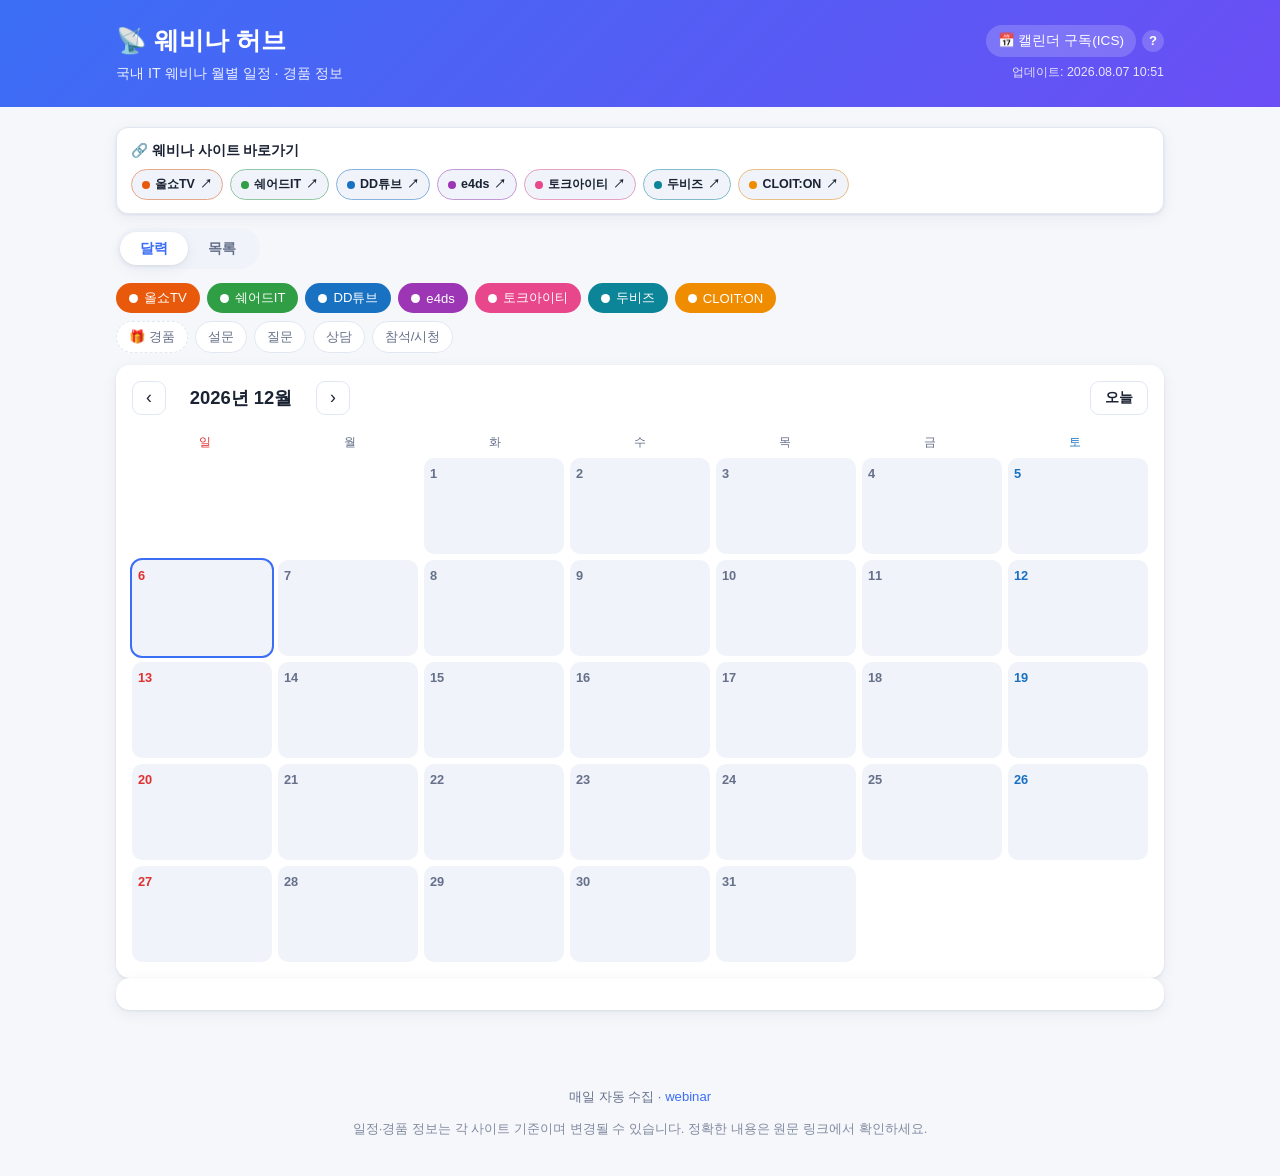
==== docs/index.html @ 529363f5 "fix(sharedit): scrape the webinar posts board" ====
<!DOCTYPE html>
<html lang="ko">
<head>
  <meta charset="UTF-8" />
  <meta name="viewport" content="width=device-width, initial-scale=1.0" />
  <title>웨비나 일정 · Webinar Hub</title>
  <meta name="description" content="국내 IT 웨비나 월별 일정 및 경품 정보 모음 (올쇼TV, 쉐어드IT, DD튜브, e4ds, 토크아이티, 두비즈, CLOIT:ON)" />
  <link rel="stylesheet" href="assets/style.css" />
</head>
<body>
  <header class="site-header">
    <div class="wrap">
      <div class="brand">
        <a class="brand-link" href="./" title="웨비나 허브 홈">
          <h1>📡 웨비나 허브</h1>
        </a>
        <p class="tagline">국내 IT 웨비나 월별 일정 · 경품 정보</p>
      </div>
      <div class="header-meta">
        <div class="ics-box">
          <a class="ics-link" href="webinars.ics" title="구글 캘린더에서 URL로 구독">📅 캘린더 구독(ICS)</a>
          <button id="ics-help" class="help-btn" type="button" aria-label="구글 캘린더 구독 방법 도움말" title="구글 캘린더 구독 방법">?</button>
        </div>
        <span id="updated" class="updated"></span>
      </div>
    </div>
  </header>

  <main class="wrap">
    <section class="controls">
      <nav class="site-directory" aria-labelledby="site-directory-title">
        <span id="site-directory-title" class="site-directory-title">🔗 웨비나 사이트 바로가기</span>
        <div id="site-links" class="site-links"></div>
      </nav>

      <div class="view-toggle" role="tablist">
        <button id="view-calendar" class="active" data-view="calendar">달력</button>
        <button id="view-list" data-view="list">목록</button>
      </div>

      <div class="filters">
        <div id="source-filters" class="chip-group" aria-label="출처 필터"></div>
        <div id="prize-filters" class="chip-group" aria-label="경품 필터"></div>
      </div>
    </section>

    <section id="calendar-view" class="view">
      <div class="cal-nav">
        <button id="prev-month" aria-label="이전 달">‹</button>
        <h2 id="cal-title"></h2>
        <button id="next-month" aria-label="다음 달">›</button>
        <button id="today-btn" class="today-btn">오늘</button>
      </div>
      <div class="cal-weekdays">
        <span>일</span><span>월</span><span>화</span><span>수</span><span>목</span><span>금</span><span>토</span>
      </div>
      <div id="calendar-grid" class="cal-grid"></div>
    </section>

    <section id="list-view" class="view hidden"></section>

    <p id="empty-state" class="empty hidden">표시할 웨비나가 없습니다.</p>
  </main>

  <div id="modal" class="modal hidden" role="dialog" aria-modal="true">
    <div class="modal-backdrop" data-close></div>
    <div class="modal-card">
      <button class="modal-close" data-close aria-label="닫기">×</button>
      <div id="modal-body"></div>
    </div>
  </div>

  <footer class="site-footer">
    <div class="wrap">
      <p>매일 자동 수집 · <a href="https://github.com/leemgs/webinar" id="repo-link">webinar</a></p>
      <p class="disclaimer">일정·경품 정보는 각 사이트 기준이며 변경될 수 있습니다. 정확한 내용은 원문 링크에서 확인하세요.</p>
    </div>
  </footer>

  <script src="assets/app.js"></script>
</body>
</html>
---- docs/assets/style.css ----
:root {
  --bg: #f5f7fb;
  --surface: #ffffff;
  --surface-2: #f0f3f9;
  --text: #1a2233;
  --text-muted: #66708a;
  --border: #e2e8f2;
  --accent: #3b6ef5;
  --accent-weak: #e7eefe;
  --shadow: 0 1px 3px rgba(20, 30, 60, 0.08), 0 4px 16px rgba(20, 30, 60, 0.06);
  --radius: 14px;

  /* per-source colors */
  --c-allshowtv: #e8590c;
  --c-sharedit: #2f9e44;
  --c-ddtube: #1971c2;
  --c-e4ds: #9c36b5;
  --c-talkit: #e8478b;
  --c-dubiz: #0c8599;
  --c-cloit: #f08c00;

  /* prize colors */
  --p-survey: #1971c2;
  --p-question: #2f9e44;
  --p-consult: #9c36b5;
  --p-attendance: #e8590c;
}

@media (prefers-color-scheme: dark) {
  :root {
    --bg: #0f1420;
    --surface: #171e2e;
    --surface-2: #1e2740;
    --text: #e7ecf5;
    --text-muted: #9aa6bf;
    --border: #2a344d;
    --accent: #5b8bff;
    --accent-weak: #1c2740;
    --shadow: 0 1px 3px rgba(0, 0, 0, 0.4), 0 4px 16px rgba(0, 0, 0, 0.3);
  }
}

* { box-sizing: border-box; }

body {
  margin: 0;
  font-family: "Pretendard", -apple-system, BlinkMacSystemFont, "Segoe UI",
    "Apple SD Gothic Neo", "Malgun Gothic", sans-serif;
  background: var(--bg);
  color: var(--text);
  line-height: 1.5;
}

.wrap { max-width: 1080px; margin: 0 auto; padding: 0 16px; }

a { color: var(--accent); text-decoration: none; }
a:hover { text-decoration: underline; }

/* header */
.site-header {
  background: linear-gradient(135deg, #3b6ef5, #6b4ef5);
  color: #fff;
  padding: 22px 0;
}
.site-header .wrap {
  display: flex; justify-content: space-between; align-items: center;
  flex-wrap: wrap; gap: 12px;
}
.brand-link { color: inherit; text-decoration: none; display: inline-block; }
.brand-link:hover { text-decoration: none; opacity: 0.92; }
.brand h1 { margin: 0; font-size: 1.55rem; }
.tagline { margin: 4px 0 0; opacity: 0.9; font-size: 0.9rem; }
.header-meta { display: flex; flex-direction: column; align-items: flex-end; gap: 6px; }
.ics-link {
  color: #fff; background: rgba(255,255,255,0.18);
  padding: 6px 12px; border-radius: 999px; font-size: 0.85rem;
}
.ics-link:hover { background: rgba(255,255,255,0.28); text-decoration: none; }
.ics-box { display: flex; align-items: center; gap: 6px; }
.help-btn {
  width: 22px; height: 22px; padding: 0; border: 0; border-radius: 50%; cursor: pointer;
  background: rgba(255,255,255,0.18); color: #fff; font-size: 0.82rem; font-weight: 700;
  line-height: 1; display: inline-flex; align-items: center; justify-content: center;
}
.help-btn:hover { background: rgba(255,255,255,0.34); }
.updated { font-size: 0.78rem; opacity: 0.85; }

/* ICS 구독 도움말 팝업 */
.ics-help-intro { margin: 0 0 12px; font-size: 0.9rem; line-height: 1.55; color: var(--text); }
.ics-url-box {
  display: flex; align-items: center; gap: 8px; margin: 0 0 14px;
  background: var(--accent-weak); border: 1px solid var(--border);
  border-radius: 8px; padding: 8px 10px;
}
.ics-url-box code {
  flex: 1 1 auto; min-width: 0; overflow-x: auto; white-space: nowrap;
  font-size: 0.82rem; color: var(--accent, #1971c2);
}
.ics-url-box .btn { flex: 0 0 auto; padding: 5px 12px; font-size: 0.82rem; }
.ics-steps { margin: 0 0 14px; padding-left: 20px; }
.ics-steps li { margin: 8px 0; font-size: 0.9rem; line-height: 1.55; }
.ics-help-note {
  margin: 0; font-size: 0.82rem; line-height: 1.5; color: var(--text-muted, #868e96);
  border-top: 1px solid var(--border, #dee2e6); padding-top: 12px;
}

/* controls */
.controls {
  margin: 20px 0 12px; display: flex; flex-direction: column; gap: 14px;
}
.site-directory {
  display: flex; flex-direction: column; gap: 8px; padding: 13px 14px;
  border: 1px solid var(--border); border-radius: 12px; background: var(--surface);
  box-shadow: var(--shadow);
}
.site-directory-title { color: var(--text); font-size: 0.86rem; font-weight: 700; }
.site-links { display: flex; flex-wrap: wrap; gap: 7px; }
.site-link {
  display: inline-flex; align-items: center; gap: 5px; padding: 5px 10px;
  border: 1px solid color-mix(in srgb, var(--site-color) 45%, var(--border));
  border-radius: 999px; background: var(--surface-2); color: var(--text);
  font-size: 0.78rem; font-weight: 600;
}
.site-link:hover { background: var(--accent-weak); text-decoration: none; }
.site-link-dot { width: 8px; height: 8px; border-radius: 50%; background: var(--site-color); }
.view-toggle { display: inline-flex; background: var(--surface-2); border-radius: 999px; padding: 4px; align-self: flex-start; }
.view-toggle button {
  border: 0; background: transparent; color: var(--text-muted);
  padding: 7px 20px; border-radius: 999px; cursor: pointer; font-size: 0.9rem; font-weight: 600;
}
.view-toggle button.active { background: var(--surface); color: var(--accent); box-shadow: var(--shadow); }

.filters { display: flex; flex-direction: column; gap: 8px; }
.chip-group { display: flex; flex-wrap: wrap; gap: 7px; }
.chip {
  border: 1px solid var(--border); background: var(--surface);
  color: var(--text-muted); border-radius: 999px; padding: 5px 12px;
  font-size: 0.82rem; cursor: pointer; display: inline-flex; align-items: center; gap: 6px;
  user-select: none;
}
.chip .dot { width: 9px; height: 9px; border-radius: 50%; background: currentColor; }
.chip.active { color: #fff; border-color: transparent; }
.chip.off { opacity: 0.45; }

/* calendar */
.view { background: var(--surface); border-radius: var(--radius); box-shadow: var(--shadow); padding: 16px; }
.cal-nav { display: flex; align-items: center; gap: 10px; margin-bottom: 12px; }
.cal-nav h2 { margin: 0; font-size: 1.15rem; flex: 0 0 auto; min-width: 130px; text-align: center; }
.cal-nav button {
  border: 1px solid var(--border); background: var(--surface); color: var(--text);
  width: 34px; height: 34px; border-radius: 9px; cursor: pointer; font-size: 1.1rem;
}
.cal-nav .today-btn { width: auto; padding: 0 14px; margin-left: auto; font-size: 0.85rem; font-weight: 600; }
.cal-nav button:hover { background: var(--surface-2); }

.cal-weekdays { display: grid; grid-template-columns: repeat(7, 1fr); text-align: center;
  font-size: 0.78rem; color: var(--text-muted); padding: 6px 0; }
.cal-weekdays span:first-child { color: #e03131; }
.cal-weekdays span:last-child { color: #1971c2; }

/* minmax(0,1fr) lets tracks shrink below content width so long titles ellipsize
   instead of stretching the column and bleeding into neighbors */
.cal-grid { display: grid; grid-template-columns: repeat(7, minmax(0, 1fr)); gap: 6px; }
.cal-cell {
  min-height: 96px; background: var(--surface-2); border-radius: 10px; padding: 6px;
  display: flex; flex-direction: column; gap: 4px;
  /* no overflow:hidden — a busy day must show ALL its webinars, not clip them */
}
.cal-cell.empty { background: transparent; }
.cal-cell .daynum { font-size: 0.8rem; color: var(--text-muted); font-weight: 600; }
.cal-cell.today { outline: 2px solid var(--accent); }
.cal-cell.today .daynum { color: var(--accent); }
.cal-cell.sun .daynum { color: #e03131; }
.cal-cell.sat .daynum { color: #1971c2; }

.ev {
  font-size: 0.72rem; padding: 3px 6px; border-radius: 6px; cursor: pointer;
  color: #fff; display: flex; align-items: center; gap: 4px;
  min-width: 0;            /* allow flex item to shrink so title can ellipsize */
}
.ev .gift { font-size: 0.7rem; flex: none; }
.ev .ev-title {           /* the time+title text: single line with ellipsis */
  flex: 1; min-width: 0;
  white-space: nowrap; overflow: hidden; text-overflow: ellipsis;
}
.ev:hover { filter: brightness(1.08); }

/* list view */
#list-view { display: flex; flex-direction: column; gap: 18px; }
.list-day.is-today { scroll-margin-top: 12px; }
.list-day.is-today h3 { color: var(--accent); border-bottom-color: var(--accent); }

/* highlight TODAY's webinars so they stand out at a glance */
.list-day.today-group {
  background: var(--accent-weak);
  border: 2px solid var(--accent);
  border-radius: 14px;
  padding: 12px 16px;
  scroll-margin-top: 12px;
}
.list-day.today-group h3 { color: var(--accent); border-bottom-color: color-mix(in srgb, var(--accent) 40%, transparent); }
.list-day.today-group .list-card { background: var(--surface); }
.today-badge {
  display: inline-block; margin-left: 6px; padding: 1px 9px; border-radius: 999px;
  background: var(--accent); color: #fff; font-size: 0.72rem; font-weight: 700;
  vertical-align: middle;
}
.list-day h3 {
  margin: 0 0 8px; font-size: 0.95rem; color: var(--text-muted);
  border-bottom: 1px solid var(--border); padding-bottom: 6px;
}
.list-card {
  display: flex; gap: 12px; padding: 12px; border-radius: 12px; background: var(--surface-2);
  cursor: pointer; align-items: flex-start;
}
.list-card:hover { background: var(--accent-weak); }
.list-card .src-bar { width: 4px; align-self: stretch; border-radius: 4px; }
.list-card .lc-body { flex: 1; min-width: 0; }
.list-card .lc-title { font-weight: 600; margin: 0 0 4px; }
.list-card .lc-meta { font-size: 0.82rem; color: var(--text-muted); display: flex; flex-wrap: wrap; gap: 10px; }
.list-card .lc-prizes { margin-top: 6px; display: flex; flex-wrap: wrap; gap: 5px; }

.badge {
  font-size: 0.72rem; padding: 2px 8px; border-radius: 999px; color: #fff; font-weight: 600;
}
.src-tag { font-size: 0.72rem; padding: 2px 8px; border-radius: 6px; color:#fff; font-weight:600; }

/* modal */
.modal { position: fixed; inset: 0; display: flex; align-items: center; justify-content: center; z-index: 50; }
.modal.hidden, .view.hidden, .hidden { display: none; }
.modal-backdrop { position: absolute; inset: 0; background: rgba(10, 15, 30, 0.55); }
.modal-card {
  position: relative; background: var(--surface); border-radius: var(--radius);
  max-width: 480px; width: calc(100% - 32px); max-height: 85vh; overflow-y: auto;
  padding: 24px; box-shadow: var(--shadow); z-index: 1;
}
.modal-close { position: absolute; top: 10px; right: 12px; border: 0; background: transparent;
  font-size: 1.6rem; color: var(--text-muted); cursor: pointer; line-height: 1; }
.modal-body h3 { margin: 0 8px 10px 0; font-size: 1.15rem; }
.modal-thumb { display: block; width: 100%; height: auto; border-radius: 10px;
  margin-bottom: 12px; background: var(--surface-2); }
.modal-row { display: flex; gap: 8px; margin: 6px 0; font-size: 0.9rem; }
.modal-row .k { color: var(--text-muted); flex: 0 0 64px; }
.modal-prizes { margin-top: 14px; }
.modal-prizes h4 { margin: 0 0 8px; font-size: 0.95rem; }
.prize-item { background: var(--surface-2); border-radius: 10px; padding: 10px; margin-bottom: 8px; }
.prize-item .p-head { display: flex; align-items: center; gap: 8px; margin-bottom: 4px; }
.prize-item .p-cond { font-size: 0.85rem; color: var(--text-muted); }
.prize-empty { background: var(--surface-2); border-radius: 10px; padding: 10px;
  font-size: 0.85rem; color: var(--text-muted); line-height: 1.5; }
.prize-img { display: block; width: 100%; height: auto; border-radius: 8px; margin-top: 8px; }
.modal-actions { margin-top: 18px; display: flex; gap: 10px; flex-wrap: wrap; }
.btn {
  display: inline-block; padding: 9px 16px; border-radius: 10px; font-weight: 600; font-size: 0.88rem;
  border: 1px solid var(--border); background: var(--surface); color: var(--text); cursor: pointer;
}
.btn.primary { background: var(--accent); color: #fff; border-color: transparent; }
.btn:hover { text-decoration: none; filter: brightness(1.03); }

.empty { text-align: center; color: var(--text-muted); padding: 40px 0; }

/* footer */
.site-footer { margin-top: 40px; padding: 24px 0; color: var(--text-muted); font-size: 0.82rem; text-align: center; }
.site-footer .disclaimer { opacity: 0.8; }

@media (max-width: 640px) {
  .cal-cell { min-height: 72px; }
  .ev { font-size: 0.62rem; padding: 2px 4px; }
  .brand h1 { font-size: 1.25rem; }
  .cal-cell .daynum { font-size: 0.72rem; }
}
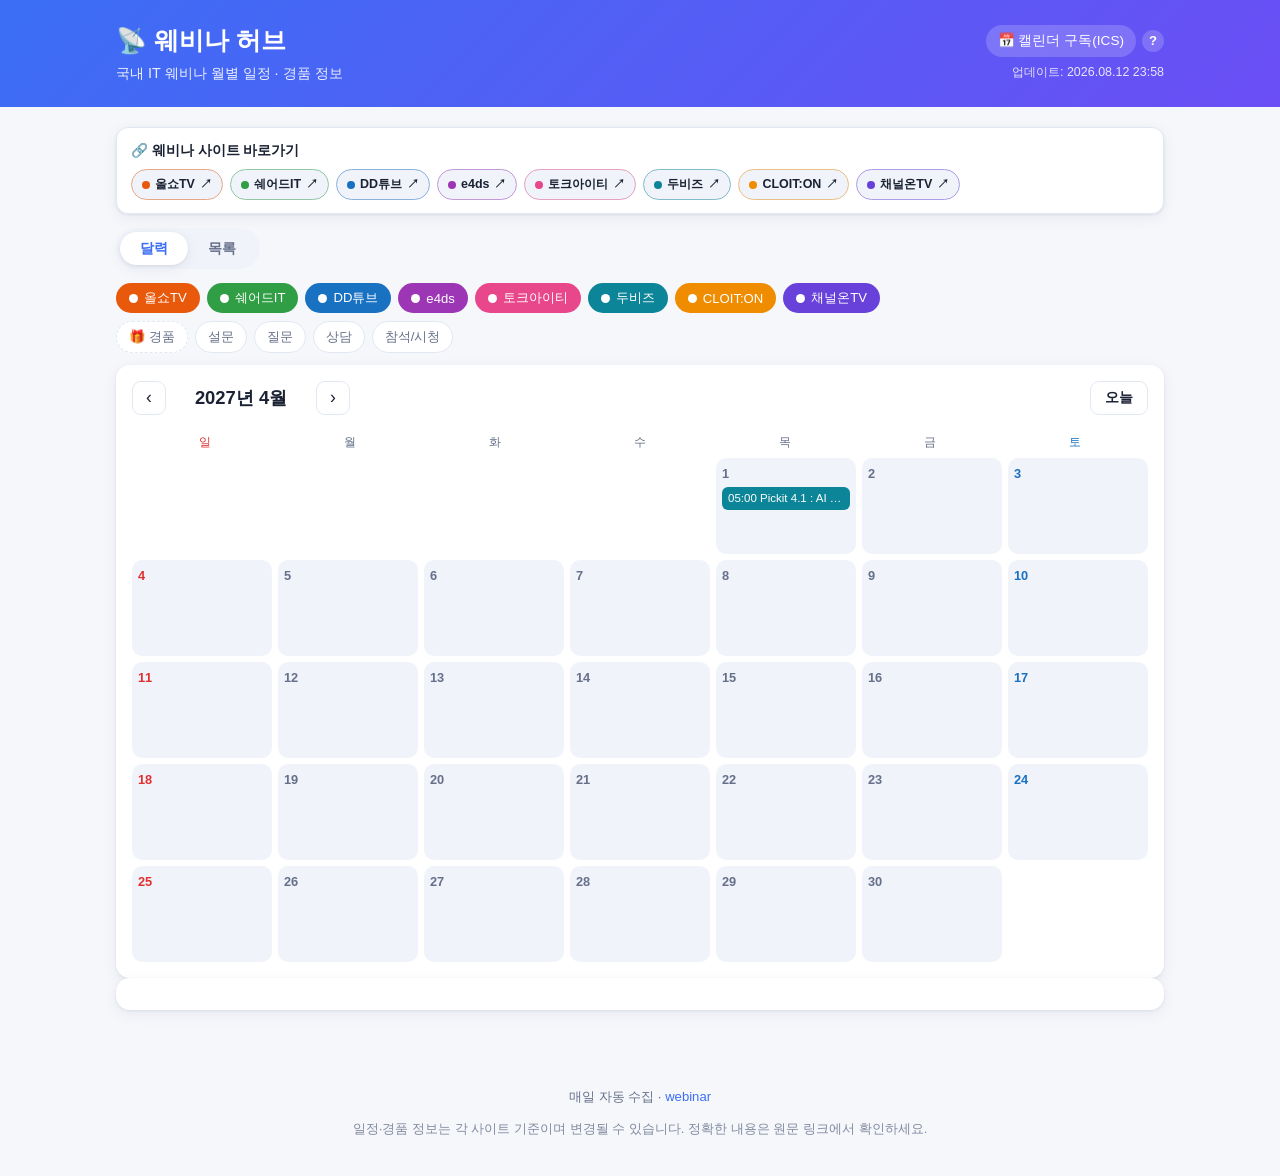
==== commit 526e81eb: "Merge branch 'claude/calendar-google-sync-6rkl3r': add 채널온TV source Resolve app.js SOURCES conflict " ====
--- a/docs/index.html
+++ b/docs/index.html
@@ -30,7 +30,16 @@
     <section class="controls">
       <nav class="site-directory" aria-labelledby="site-directory-title">
         <span id="site-directory-title" class="site-directory-title">🔗 웨비나 사이트 바로가기</span>
-        <div id="site-links" class="site-links"></div>
+        <div id="site-links" class="site-links">
+          <a class="site-link" style="--site-color:#e8590c" href="https://www.allshowtv.com" target="_blank" rel="noopener noreferrer"><span class="site-link-dot"></span>올쇼TV <span aria-hidden="true">↗</span></a>
+          <a class="site-link" style="--site-color:#2f9e44" href="https://www.sharedit.co.kr/posts?post_type_id=4" target="_blank" rel="noopener noreferrer"><span class="site-link-dot"></span>쉐어드IT <span aria-hidden="true">↗</span></a>
+          <a class="site-link" style="--site-color:#1971c2" href="https://www.ddtube.co.kr" target="_blank" rel="noopener noreferrer"><span class="site-link-dot"></span>DD튜브 <span aria-hidden="true">↗</span></a>
+          <a class="site-link" style="--site-color:#9c36b5" href="https://www.e4ds.com/webinar.asp" target="_blank" rel="noopener noreferrer"><span class="site-link-dot"></span>e4ds <span aria-hidden="true">↗</span></a>
+          <a class="site-link" style="--site-color:#e8478b" href="https://talkit.tv/main/webinars/upcoming" target="_blank" rel="noopener noreferrer"><span class="site-link-dot"></span>토크아이티 <span aria-hidden="true">↗</span></a>
+          <a class="site-link" style="--site-color:#0c8599" href="https://dubiz.co.kr/onoffmix/" target="_blank" rel="noopener noreferrer"><span class="site-link-dot"></span>두비즈 <span aria-hidden="true">↗</span></a>
+          <a class="site-link" style="--site-color:#f08c00" href="https://webinar.cloit.com" target="_blank" rel="noopener noreferrer"><span class="site-link-dot"></span>CLOIT:ON <span aria-hidden="true">↗</span></a>
+          <a class="site-link" style="--site-color:#6741d9" href="https://chontv.com" target="_blank" rel="noopener noreferrer"><span class="site-link-dot"></span>채널온TV <span aria-hidden="true">↗</span></a>
+        </div>
       </nav>
 
       <div class="view-toggle" role="tablist">
--- a/docs/assets/style.css
+++ b/docs/assets/style.css
@@ -18,6 +18,7 @@
   --c-talkit: #e8478b;
   --c-dubiz: #0c8599;
   --c-cloit: #f08c00;
+  --c-chontv: #6741d9;
 
   /* prize colors */
   --p-survey: #1971c2;
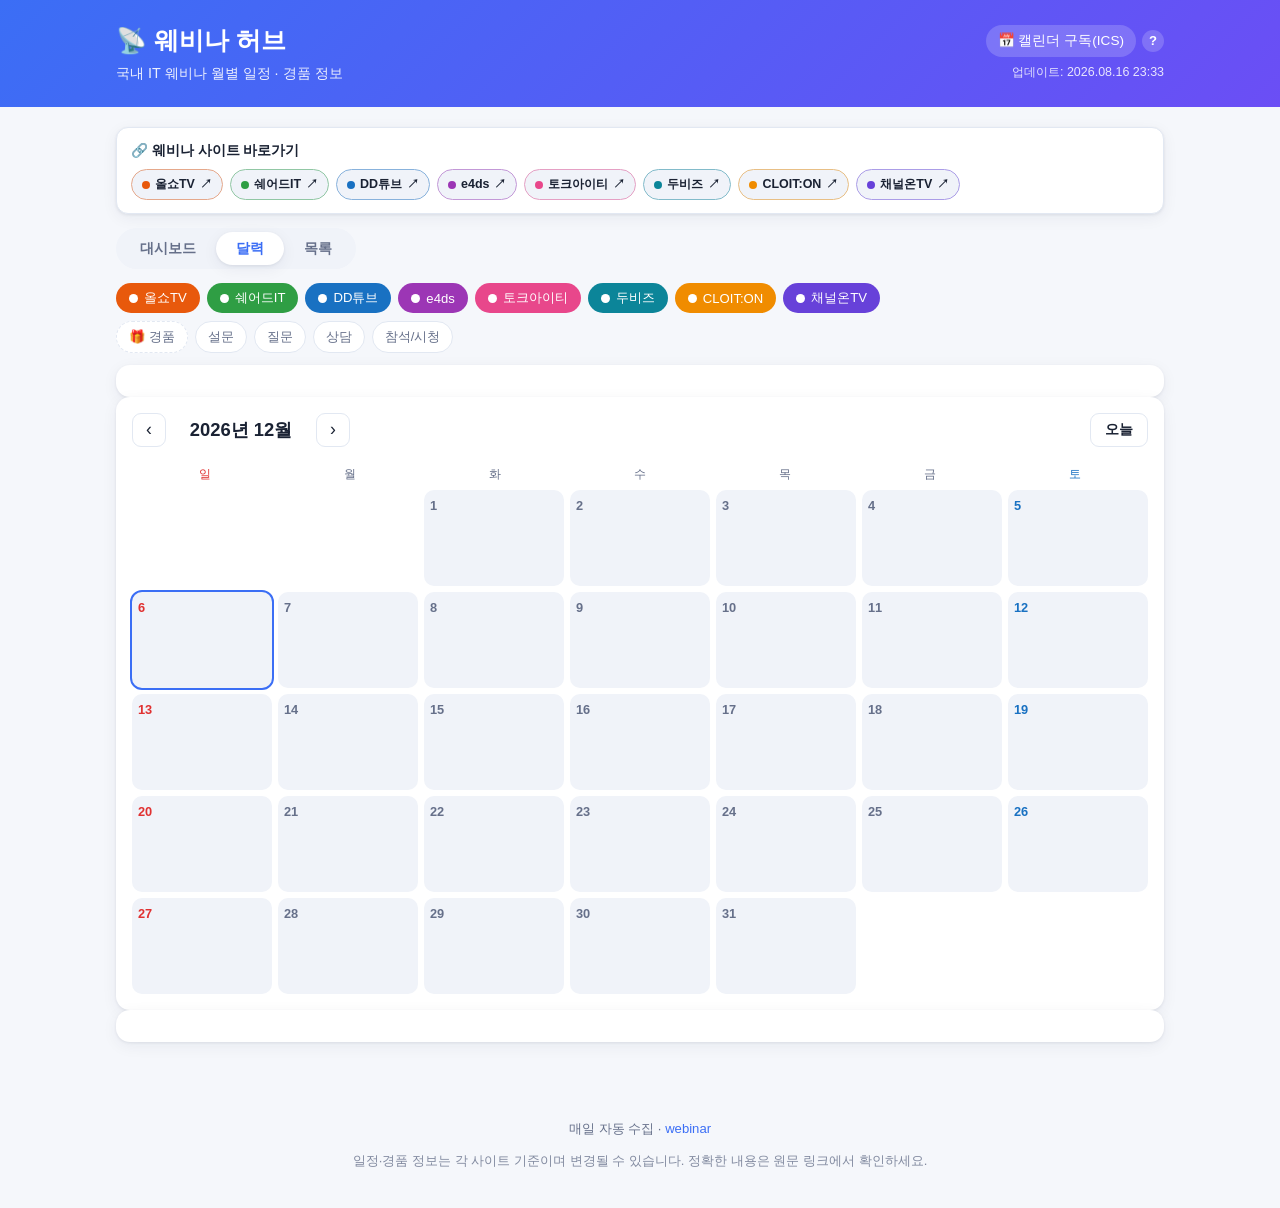
==== commit e6993c75: "feat(web): add Dashboard view with per-site, monthly/yearly & tech-topic charts Adds a third view al" ====
--- a/docs/index.html
+++ b/docs/index.html
@@ -43,6 +43,7 @@
       </nav>
 
       <div class="view-toggle" role="tablist">
+        <button id="view-dashboard" data-view="dashboard">대시보드</button>
         <button id="view-calendar" class="active" data-view="calendar">달력</button>
         <button id="view-list" data-view="list">목록</button>
       </div>
@@ -52,6 +53,8 @@
         <div id="prize-filters" class="chip-group" aria-label="경품 필터"></div>
       </div>
     </section>
+
+    <section id="dashboard-view" class="view hidden" aria-label="웨비나 통계 대시보드"></section>
 
     <section id="calendar-view" class="view">
       <div class="cal-nav">
--- a/docs/assets/style.css
+++ b/docs/assets/style.css
@@ -25,6 +25,16 @@
   --p-question: #2f9e44;
   --p-consult: #9c36b5;
   --p-attendance: #e8590c;
+
+  /* tech-category colors (validated categorical palette — light steps) */
+  --cat-1: #2a78d6; /* AI · 에이전트 */
+  --cat-2: #eb6834; /* 보안 */
+  --cat-3: #1baf7a; /* 데이터 · 분석 */
+  --cat-4: #eda100; /* 클라우드 · 인프라 */
+  --cat-5: #e87ba4; /* 제조 · 자동화 · 로봇 */
+  --cat-6: #008300; /* 반도체 · 하드웨어 */
+  --cat-7: #4a3aa7; /* 네트워크 · 통신 */
+  --cat-8: #8a94ad; /* 기타 */
 }
 
 @media (prefers-color-scheme: dark) {
@@ -38,6 +48,16 @@
     --accent: #5b8bff;
     --accent-weak: #1c2740;
     --shadow: 0 1px 3px rgba(0, 0, 0, 0.4), 0 4px 16px rgba(0, 0, 0, 0.3);
+
+    /* tech-category colors — dark steps of the same palette */
+    --cat-1: #3987e5;
+    --cat-2: #d95926;
+    --cat-3: #199e70;
+    --cat-4: #c98500;
+    --cat-5: #d55181;
+    --cat-6: #008300;
+    --cat-7: #9085e9;
+    --cat-8: #9aa6bf;
   }
 }
 
@@ -260,6 +280,57 @@
 
 .empty { text-align: center; color: var(--text-muted); padding: 40px 0; }
 
+/* dashboard */
+#dashboard-view { display: flex; flex-direction: column; gap: 20px; }
+.dash-kpis { display: grid; grid-template-columns: repeat(4, 1fr); gap: 12px; }
+.kpi {
+  background: var(--surface-2); border: 1px solid var(--border); border-radius: 12px;
+  padding: 14px 16px; display: flex; flex-direction: column; gap: 4px;
+}
+.kpi .kpi-val { font-size: 1.8rem; font-weight: 800; line-height: 1.1; color: var(--text); }
+.kpi .kpi-label { font-size: 0.8rem; color: var(--text-muted); font-weight: 600; }
+.kpi .kpi-sub { font-size: 0.72rem; color: var(--text-muted); opacity: 0.85; }
+
+.dash-grid { display: grid; grid-template-columns: 1fr 1fr; gap: 20px; }
+.card {
+  background: var(--surface-2); border: 1px solid var(--border); border-radius: 12px; padding: 16px;
+}
+.card.span-2 { grid-column: 1 / -1; }
+.card h3 { margin: 0 0 4px; font-size: 1rem; color: var(--text); }
+.card .card-sub { margin: 0 0 14px; font-size: 0.78rem; color: var(--text-muted); }
+
+/* horizontal bar chart (site / category) */
+.hbars { display: flex; flex-direction: column; gap: 9px; }
+.hbar-row { display: grid; grid-template-columns: 92px 1fr auto; align-items: center; gap: 10px; }
+.hbar-name { font-size: 0.82rem; color: var(--text); white-space: nowrap; overflow: hidden; text-overflow: ellipsis; }
+.hbar-track { background: color-mix(in srgb, var(--text-muted) 16%, transparent); border-radius: 999px; height: 16px; overflow: hidden; }
+.hbar-fill { height: 100%; border-radius: 999px 4px 4px 999px; min-width: 3px; transition: width .5s ease; }
+.hbar-val { font-size: 0.82rem; font-weight: 700; color: var(--text); font-variant-numeric: tabular-nums; min-width: 20px; text-align: right; }
+
+/* vertical column chart (monthly / yearly) */
+.vbars { display: flex; align-items: flex-end; gap: 8px; height: 190px; padding-top: 18px; }
+.vbar-col { flex: 1 1 0; display: flex; flex-direction: column; align-items: center; justify-content: flex-end; gap: 6px; min-width: 0; height: 100%; }
+.vbar-track { width: 100%; display: flex; align-items: flex-end; justify-content: center; flex: 1; min-height: 0; }
+.vbar-fill {
+  width: 60%; max-width: 40px; background: var(--accent); border-radius: 4px 4px 2px 2px;
+  min-height: 3px; position: relative; transition: height .5s ease;
+}
+.vbar-fill .vbar-val {
+  position: absolute; top: -17px; left: 50%; transform: translateX(-50%);
+  font-size: 0.74rem; font-weight: 700; color: var(--text); font-variant-numeric: tabular-nums;
+}
+.vbar-label { font-size: 0.72rem; color: var(--text-muted); white-space: nowrap; }
+.vbar-col.is-current .vbar-fill { background: var(--accent); outline: 2px solid color-mix(in srgb, var(--accent) 45%, transparent); outline-offset: 1px; }
+.vbar-col.is-current .vbar-label { color: var(--accent); font-weight: 700; }
+
+.dash-note { font-size: 0.75rem; color: var(--text-muted); text-align: center; opacity: 0.8; margin: 0; }
+
+@media (max-width: 760px) {
+  .dash-kpis { grid-template-columns: repeat(2, 1fr); }
+  .dash-grid { grid-template-columns: 1fr; }
+  .hbar-row { grid-template-columns: 80px 1fr auto; }
+}
+
 /* footer */
 .site-footer { margin-top: 40px; padding: 24px 0; color: var(--text-muted); font-size: 0.82rem; text-align: center; }
 .site-footer .disclaimer { opacity: 0.8; }
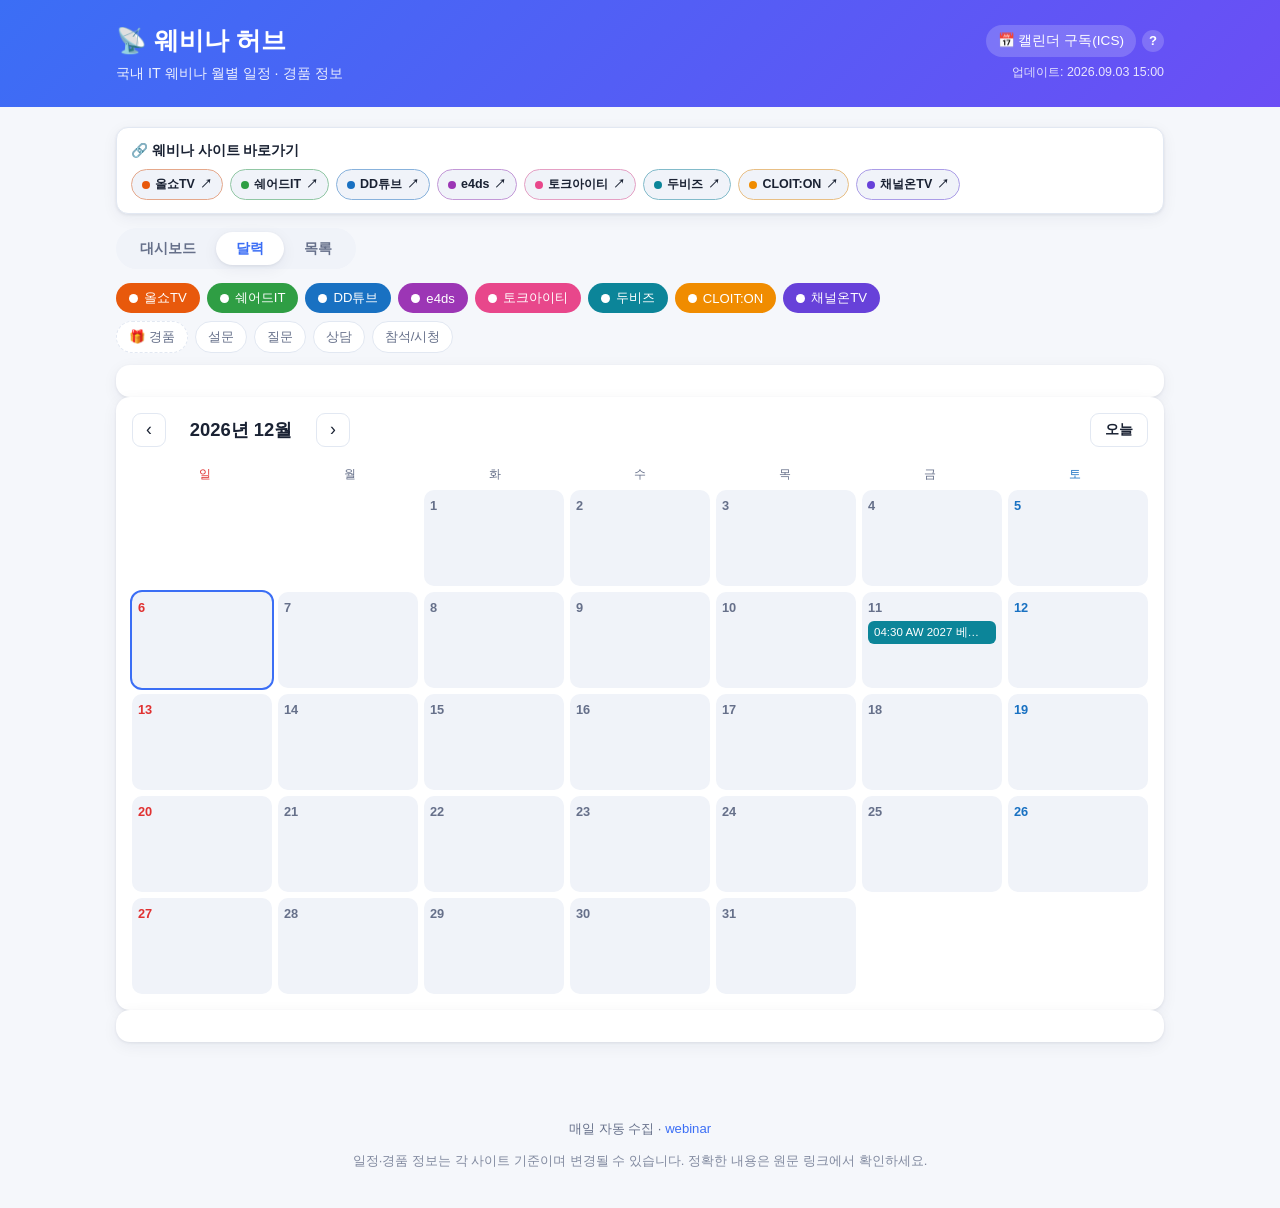
==== commit 223532ae: "feat: category tags in list view + thorough dubiz pagination List view: each webinar card now shows " ====
--- a/docs/index.html
+++ b/docs/index.html
@@ -5,7 +5,7 @@
   <meta name="viewport" content="width=device-width, initial-scale=1.0" />
   <title>웨비나 일정 · Webinar Hub</title>
   <meta name="description" content="국내 IT 웨비나 월별 일정 및 경품 정보 모음 (올쇼TV, 쉐어드IT, DD튜브, e4ds, 토크아이티, 두비즈, CLOIT:ON)" />
-  <link rel="stylesheet" href="assets/style.css" />
+  <link rel="stylesheet" href="assets/style.css?v=3" />
 </head>
 <body>
   <header class="site-header">
@@ -89,6 +89,6 @@
     </div>
   </footer>
 
-  <script src="assets/app.js"></script>
+  <script src="assets/app.js?v=3"></script>
 </body>
 </html>
--- a/docs/assets/style.css
+++ b/docs/assets/style.css
@@ -245,6 +245,7 @@
   font-size: 0.72rem; padding: 2px 8px; border-radius: 999px; color: #fff; font-weight: 600;
 }
 .src-tag { font-size: 0.72rem; padding: 2px 8px; border-radius: 6px; color:#fff; font-weight:600; }
+.cat-tag { font-size: 0.72rem; padding: 2px 8px; border-radius: 6px; color:#fff; font-weight:600; }
 
 /* modal */
 .modal { position: fixed; inset: 0; display: flex; align-items: center; justify-content: center; z-index: 50; }
@@ -302,7 +303,8 @@
 /* horizontal bar chart (site / category) */
 .hbars { display: flex; flex-direction: column; gap: 9px; }
 .hbar-row { display: grid; grid-template-columns: 92px 1fr auto; align-items: center; gap: 10px; }
-.hbar-name { font-size: 0.82rem; color: var(--text); white-space: nowrap; overflow: hidden; text-overflow: ellipsis; }
+.hbar-name { font-size: 0.82rem; color: var(--text); white-space: nowrap; overflow: hidden; text-overflow: ellipsis; display: flex; align-items: center; gap: 6px; }
+.hbar-dot { flex: none; width: 9px; height: 9px; border-radius: 50%; }
 .hbar-track { background: color-mix(in srgb, var(--text-muted) 16%, transparent); border-radius: 999px; height: 16px; overflow: hidden; }
 .hbar-fill { height: 100%; border-radius: 999px 4px 4px 999px; min-width: 3px; transition: width .5s ease; }
 .hbar-val { font-size: 0.82rem; font-weight: 700; color: var(--text); font-variant-numeric: tabular-nums; min-width: 20px; text-align: right; }
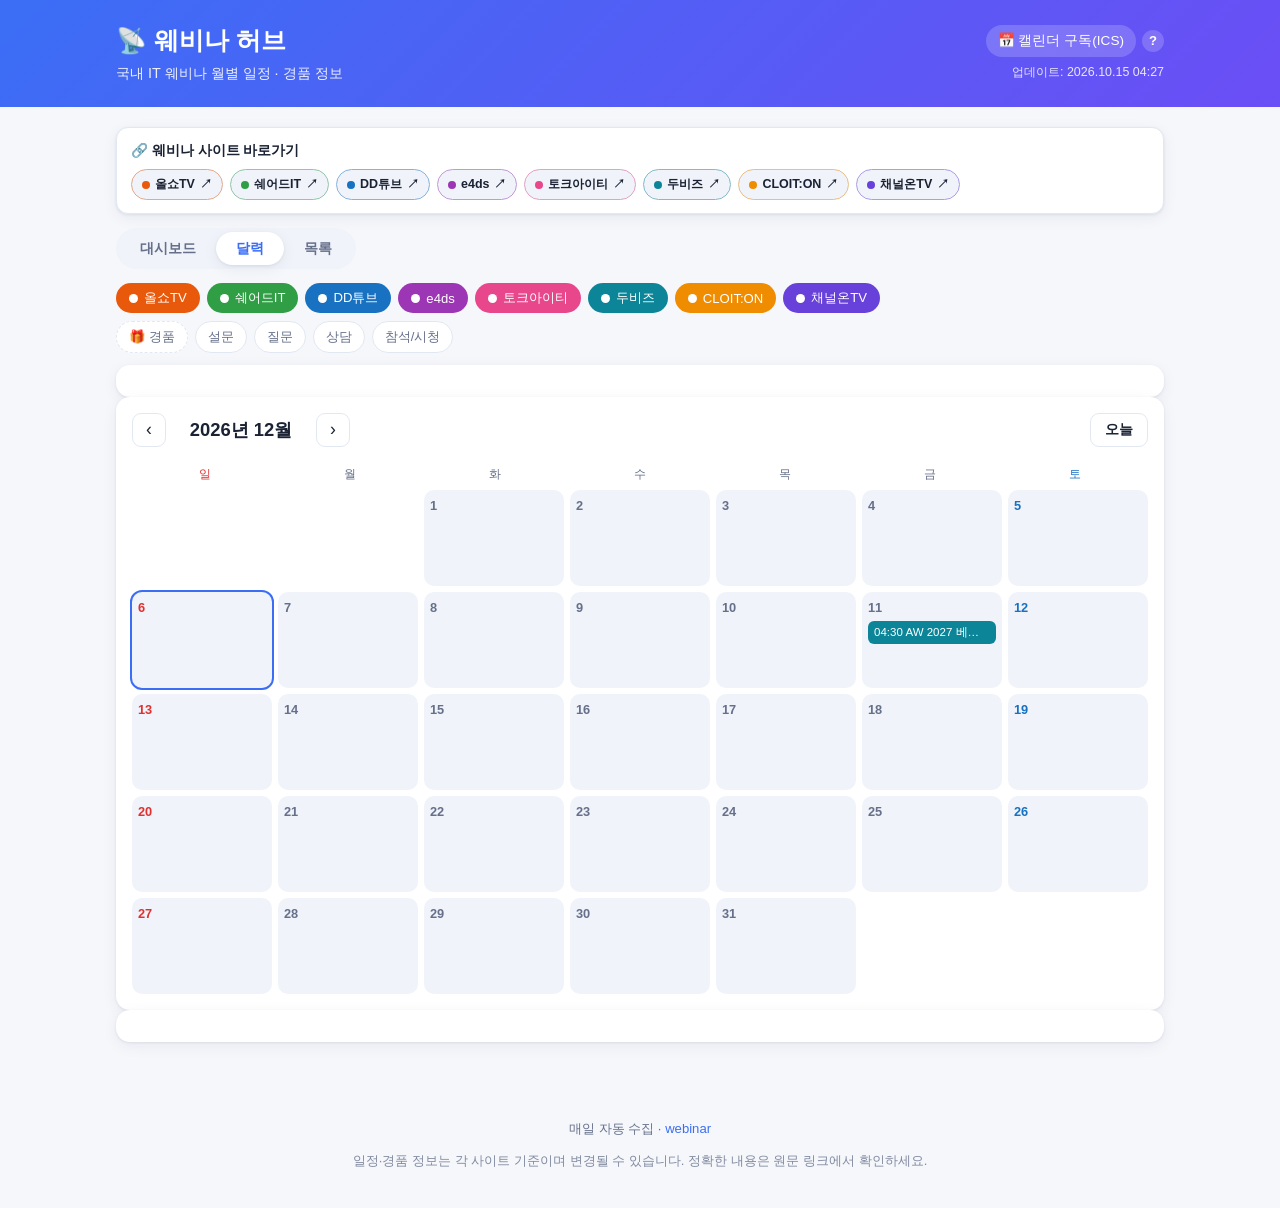
==== commit 1b1ca8c8: "fix(sharedit): headed scraping + manual entry so 10/27 reaches the calendar The verification run of " ====
--- a/docs/index.html
+++ b/docs/index.html
@@ -5,7 +5,7 @@
   <meta name="viewport" content="width=device-width, initial-scale=1.0" />
   <title>웨비나 일정 · Webinar Hub</title>
   <meta name="description" content="국내 IT 웨비나 월별 일정 및 경품 정보 모음 (올쇼TV, 쉐어드IT, DD튜브, e4ds, 토크아이티, 두비즈, CLOIT:ON)" />
-  <link rel="stylesheet" href="assets/style.css?v=3" />
+  <link rel="stylesheet" href="assets/style.css?v=4" />
 </head>
 <body>
   <header class="site-header">
@@ -89,6 +89,6 @@
     </div>
   </footer>
 
-  <script src="assets/app.js?v=3"></script>
+  <script src="assets/app.js?v=4"></script>
 </body>
 </html>
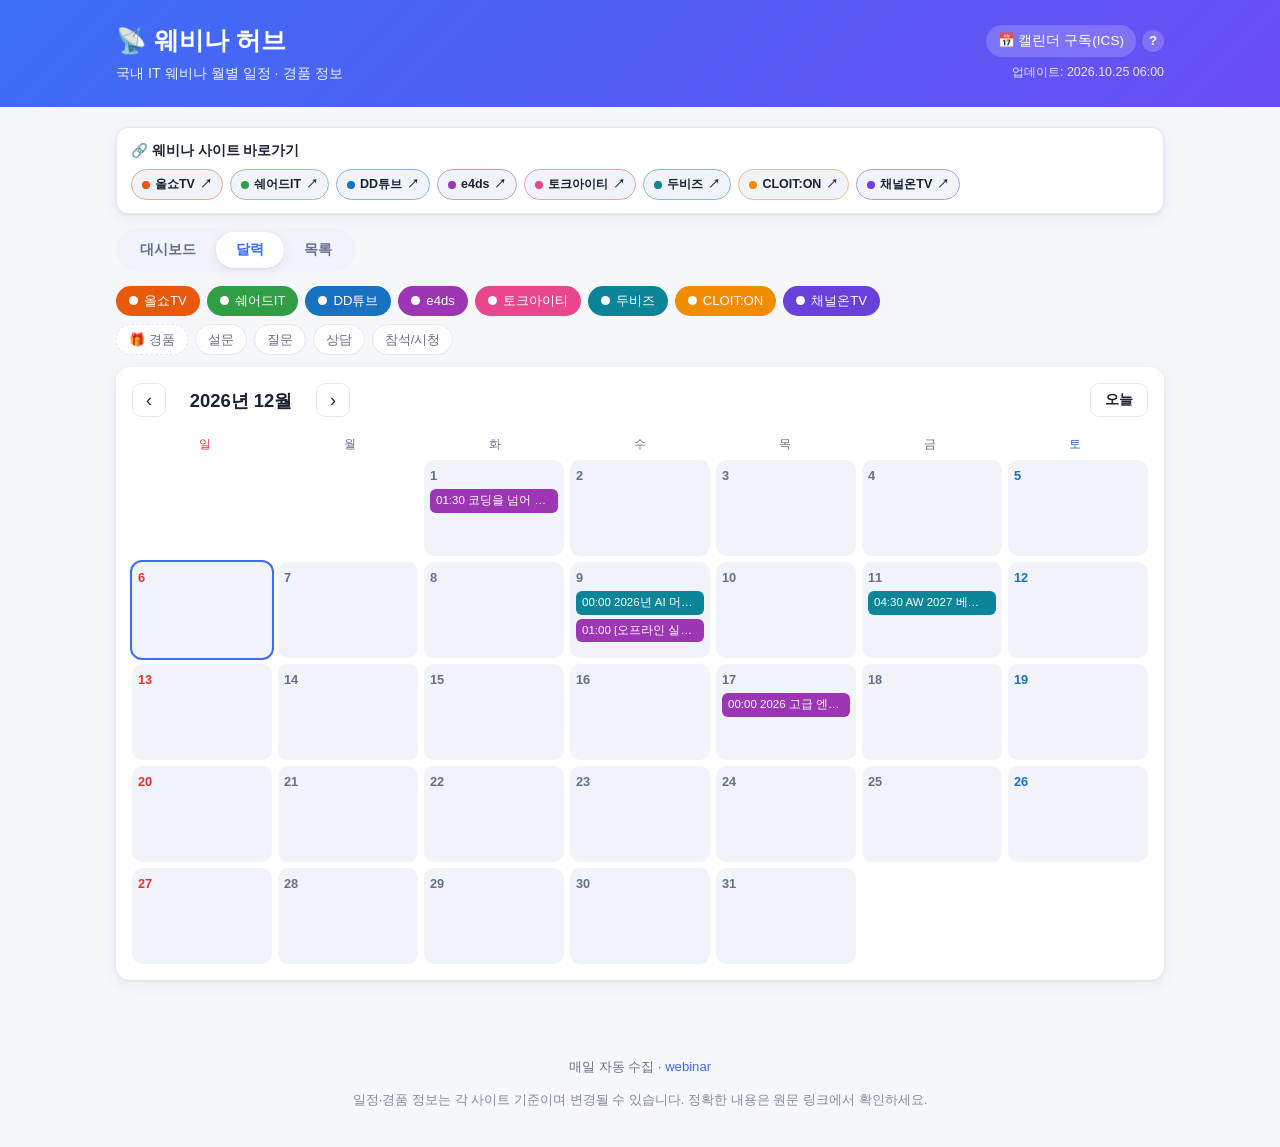
==== commit ad2d6ce3: "feat(pages): per-site stacked monthly chart; one page (URL) per menu Monthly trend (월별 웨비나 추이) - Eac" ====
--- a/docs/index.html
+++ b/docs/index.html
@@ -1,94 +1,14 @@
 <!DOCTYPE html>
+<!-- generated by scripts/build_pages.py — edit that file, not this one -->
 <html lang="ko">
 <head>
   <meta charset="UTF-8" />
-  <meta name="viewport" content="width=device-width, initial-scale=1.0" />
-  <title>웨비나 일정 · Webinar Hub</title>
-  <meta name="description" content="국내 IT 웨비나 월별 일정 및 경품 정보 모음 (올쇼TV, 쉐어드IT, DD튜브, e4ds, 토크아이티, 두비즈, CLOIT:ON)" />
-  <link rel="stylesheet" href="assets/style.css?v=4" />
+  <title>웨비나 허브</title>
+  <meta http-equiv="refresh" content="0; url=calendar/" />
+  <link rel="canonical" href="calendar/" />
+  <script>location.replace("calendar/" + location.search + location.hash);</script>
 </head>
 <body>
-  <header class="site-header">
-    <div class="wrap">
-      <div class="brand">
-        <a class="brand-link" href="./" title="웨비나 허브 홈">
-          <h1>📡 웨비나 허브</h1>
-        </a>
-        <p class="tagline">국내 IT 웨비나 월별 일정 · 경품 정보</p>
-      </div>
-      <div class="header-meta">
-        <div class="ics-box">
-          <a class="ics-link" href="webinars.ics" title="구글 캘린더에서 URL로 구독">📅 캘린더 구독(ICS)</a>
-          <button id="ics-help" class="help-btn" type="button" aria-label="구글 캘린더 구독 방법 도움말" title="구글 캘린더 구독 방법">?</button>
-        </div>
-        <span id="updated" class="updated"></span>
-      </div>
-    </div>
-  </header>
-
-  <main class="wrap">
-    <section class="controls">
-      <nav class="site-directory" aria-labelledby="site-directory-title">
-        <span id="site-directory-title" class="site-directory-title">🔗 웨비나 사이트 바로가기</span>
-        <div id="site-links" class="site-links">
-          <a class="site-link" style="--site-color:#e8590c" href="https://www.allshowtv.com" target="_blank" rel="noopener noreferrer"><span class="site-link-dot"></span>올쇼TV <span aria-hidden="true">↗</span></a>
-          <a class="site-link" style="--site-color:#2f9e44" href="https://www.sharedit.co.kr/posts?post_type_id=4" target="_blank" rel="noopener noreferrer"><span class="site-link-dot"></span>쉐어드IT <span aria-hidden="true">↗</span></a>
-          <a class="site-link" style="--site-color:#1971c2" href="https://www.ddtube.co.kr" target="_blank" rel="noopener noreferrer"><span class="site-link-dot"></span>DD튜브 <span aria-hidden="true">↗</span></a>
-          <a class="site-link" style="--site-color:#9c36b5" href="https://www.e4ds.com/webinar.asp" target="_blank" rel="noopener noreferrer"><span class="site-link-dot"></span>e4ds <span aria-hidden="true">↗</span></a>
-          <a class="site-link" style="--site-color:#e8478b" href="https://talkit.tv/main/webinars/upcoming" target="_blank" rel="noopener noreferrer"><span class="site-link-dot"></span>토크아이티 <span aria-hidden="true">↗</span></a>
-          <a class="site-link" style="--site-color:#0c8599" href="https://dubiz.co.kr/onoffmix/" target="_blank" rel="noopener noreferrer"><span class="site-link-dot"></span>두비즈 <span aria-hidden="true">↗</span></a>
-          <a class="site-link" style="--site-color:#f08c00" href="https://webinar.cloit.com" target="_blank" rel="noopener noreferrer"><span class="site-link-dot"></span>CLOIT:ON <span aria-hidden="true">↗</span></a>
-          <a class="site-link" style="--site-color:#6741d9" href="https://chontv.com" target="_blank" rel="noopener noreferrer"><span class="site-link-dot"></span>채널온TV <span aria-hidden="true">↗</span></a>
-        </div>
-      </nav>
-
-      <div class="view-toggle" role="tablist">
-        <button id="view-dashboard" data-view="dashboard">대시보드</button>
-        <button id="view-calendar" class="active" data-view="calendar">달력</button>
-        <button id="view-list" data-view="list">목록</button>
-      </div>
-
-      <div class="filters">
-        <div id="source-filters" class="chip-group" aria-label="출처 필터"></div>
-        <div id="prize-filters" class="chip-group" aria-label="경품 필터"></div>
-      </div>
-    </section>
-
-    <section id="dashboard-view" class="view hidden" aria-label="웨비나 통계 대시보드"></section>
-
-    <section id="calendar-view" class="view">
-      <div class="cal-nav">
-        <button id="prev-month" aria-label="이전 달">‹</button>
-        <h2 id="cal-title"></h2>
-        <button id="next-month" aria-label="다음 달">›</button>
-        <button id="today-btn" class="today-btn">오늘</button>
-      </div>
-      <div class="cal-weekdays">
-        <span>일</span><span>월</span><span>화</span><span>수</span><span>목</span><span>금</span><span>토</span>
-      </div>
-      <div id="calendar-grid" class="cal-grid"></div>
-    </section>
-
-    <section id="list-view" class="view hidden"></section>
-
-    <p id="empty-state" class="empty hidden">표시할 웨비나가 없습니다.</p>
-  </main>
-
-  <div id="modal" class="modal hidden" role="dialog" aria-modal="true">
-    <div class="modal-backdrop" data-close></div>
-    <div class="modal-card">
-      <button class="modal-close" data-close aria-label="닫기">×</button>
-      <div id="modal-body"></div>
-    </div>
-  </div>
-
-  <footer class="site-footer">
-    <div class="wrap">
-      <p>매일 자동 수집 · <a href="https://github.com/leemgs/webinar" id="repo-link">webinar</a></p>
-      <p class="disclaimer">일정·경품 정보는 각 사이트 기준이며 변경될 수 있습니다. 정확한 내용은 원문 링크에서 확인하세요.</p>
-    </div>
-  </footer>
-
-  <script src="assets/app.js?v=4"></script>
+  <p><a href="calendar/">웨비나 달력으로 이동</a> · <a href="dashboard/">대시보드</a> · <a href="list/">목록</a></p>
 </body>
 </html>
